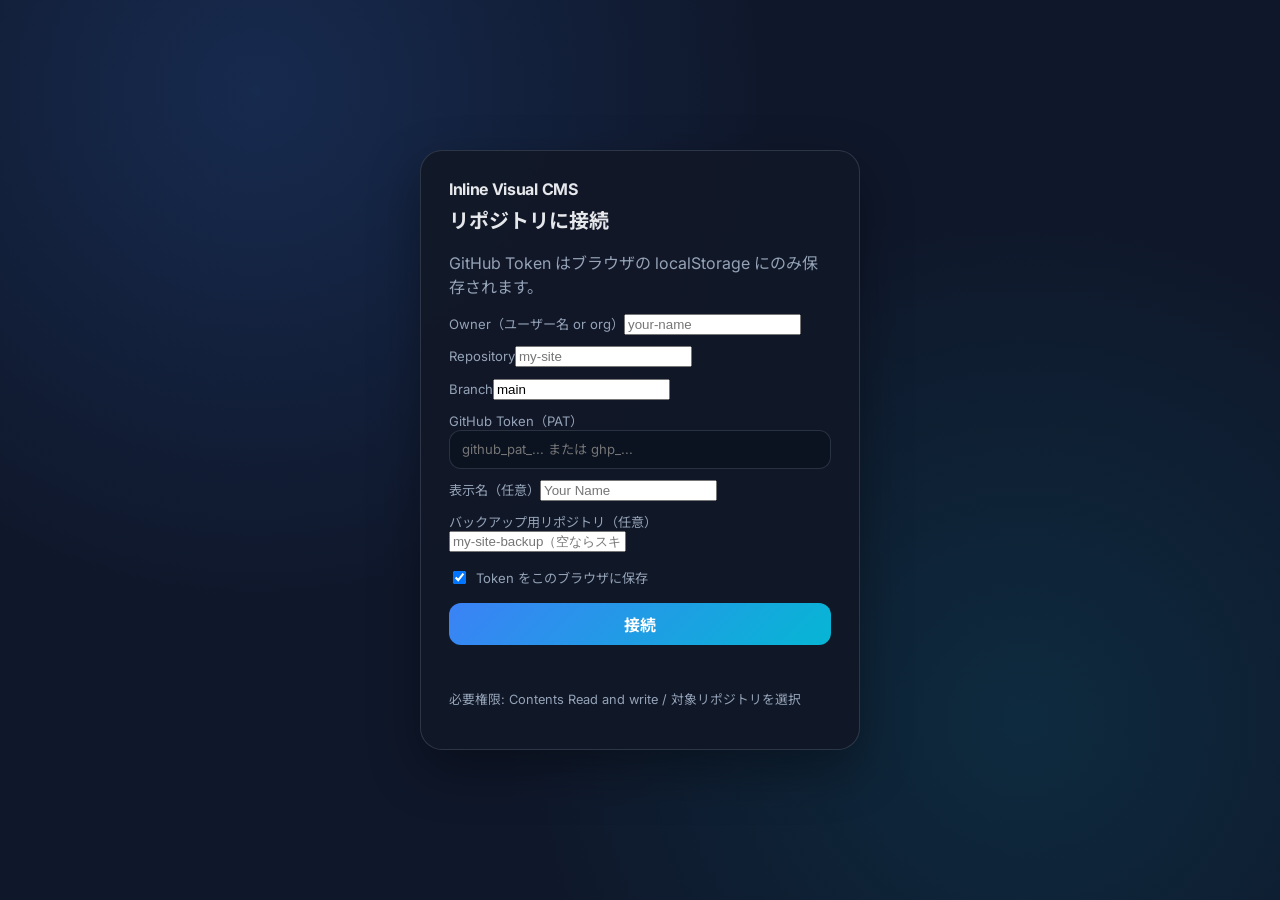
==== admin.html @ 69ff41f7 "feat: admin.html" ====
<!DOCTYPE html>
<html lang="ja">
<head>
<meta charset="UTF-8">
<meta name="viewport" content="width=device-width, initial-scale=1.0">
<title>Inline Visual CMS</title>
<link rel="stylesheet" href="assets/css/cms.css">
</head>
<body class="cms-app">
  <div id="view-login" class="view">
    <div class="login-panel">
      <div class="brand">Inline Visual CMS</div>
      <h1>リポジトリに接続</h1>
      <p class="muted">GitHub Token はブラウザの localStorage にのみ保存されます。</p>
      <label>Owner（ユーザー名 or org）<input id="cfg-owner" placeholder="your-name" autocomplete="username"></label>
      <label>Repository<input id="cfg-repo" placeholder="my-site"></label>
      <label>Branch<input id="cfg-branch" value="main"></label>
      <label>GitHub Token（PAT）
        <input id="cfg-token" type="password" placeholder="github_pat_... または ghp_..." autocomplete="off">
      </label>
      <label>表示名（任意）<input id="cfg-name" placeholder="Your Name"></label>
      <label>バックアップ用リポジトリ（任意）
        <input id="cfg-backup" placeholder="my-site-backup（空ならスキップ）">
      </label>
      <label class="check"><input type="checkbox" id="cfg-remember" checked> Token をこのブラウザに保存</label>
      <button type="button" id="btn-connect" class="btn primary block">接続</button>
      <p id="login-msg" class="msg"></p>
      <p class="muted small">必要権限: Contents Read and write / 対象リポジトリを選択</p>
    </div>
  </div>

  <div id="view-dash" class="view hidden">
    <header class="app-bar">
      <a class="brand" href="index.html">Inline Visual CMS</a>
      <div class="app-bar-right">
        <span id="dash-repo" class="pill"></span>
        <span id="dash-user" class="pill"></span>
        <button type="button" id="btn-disconnect" class="btn ghost">接続解除</button>
      </div>
    </header>
    <main class="dash-main">
      <div class="row-between">
        <h2>ページ一覧</h2>
        <button type="button" id="btn-refresh" class="btn ghost">再読み込み</button>
      </div>
      <p id="dash-status" class="muted">読み込み中…</p>
      <div id="page-grid" class="page-grid"></div>
    </main>
  </div>

  <div id="view-editor" class="view hidden">
    <header class="editor-bar">
      <div>
        <button type="button" id="btn-back" class="btn ghost">← 一覧</button>
        <strong id="ed-title">編集</strong>
        <span id="ed-path" class="mono muted"></span>
      </div>
      <div class="editor-actions">
        <button type="button" id="btn-undo" class="btn ghost">↶</button>
        <button type="button" id="btn-redo" class="btn ghost">↷</button>
        <button type="button" id="btn-mode-visual" class="btn ghost">ビジュアル</button>
        <button type="button" id="btn-mode-code" class="btn ghost">コード</button>
        <input id="commit-msg" placeholder="コミットメッセージ（必須）" style="min-width:12rem">
        <button type="button" id="btn-save" class="btn primary">保存</button>
      </div>
    </header>
    <div class="editor-body">
      <aside class="rail">
        <section class="rail-panel">
          <h3 class="rail-h">選択中</h3>
          <p id="sel-info" class="muted small">要素をクリックして選択</p>
          <div class="row2">
            <button type="button" id="btn-dup" class="btn ghost">複製</button>
            <button type="button" id="btn-del" class="btn danger">削除</button>
          </div>
        </section>
        <section class="rail-panel">
          <h3 class="rail-h">要素の見た目</h3>
          <label>背景色<input type="color" id="p-bg" value="#ffffff"></label>
          <label>文字サイズ <span id="p-size-v">16</span>px
            <input type="range" id="p-size" min="10" max="72" value="16">
          </label>
          <label>太さ
            <select id="p-weight">
              <option value="">変更なし</option>
              <option value="400">通常</option>
              <option value="600">やや太字</option>
              <option value="700">太字</option>
            </select>
          </label>
          <label>角丸 <span id="p-radius-v">0</span>px
            <input type="range" id="p-radius" min="0" max="48" value="0">
          </label>
          <label>余白(padding) <span id="p-pad-v">0</span>px
            <input type="range" id="p-pad" min="0" max="64" value="0">
          </label>
          <label>外側余白(margin) <span id="p-margin-v">0</span>px
            <input type="range" id="p-margin" min="0" max="64" value="0">
          </label>
          <label>枠線の太さ <span id="p-border-w-v">0</span>px
            <input type="range" id="p-border-w" min="0" max="12" value="0">
          </label>
          <label>枠線色<input type="color" id="p-border-c" value="#333333"></label>
          <button type="button" id="btn-apply-style" class="btn primary block">要素に適用</button>
        </section>
        <section class="rail-panel body-bg-box">
          <h3 class="rail-h">ページ全体の背景</h3>
          <p class="muted small">body 全体（子要素の背景とは別）</p>
          <label>種類
            <select id="body-bg-mode">
              <option value="keep-site">変更しない / クリア</option>
              <option value="solid">単色</option>
              <option value="linear">2色グラデ（直線）</option>
              <option value="radial">2色グラデ（円形）</option>
              <option value="image">画像URL</option>
              <option value="custom">カスタムCSS</option>
              <option value="warm">暖色プリセット</option>
              <option value="cool">寒色プリセット</option>
              <option value="night">ナイトプリセット</option>
              <option value="forest">森プリセット</option>
            </select>
          </label>
          <label>色1<input type="color" id="body-bg-color" value="#f8fafc"></label>
          <label>色2<input type="color" id="body-bg-color2" value="#e2e8f0"></label>
          <label>角度 <span id="body-bg-angle-v">135</span>°
            <input type="range" id="body-bg-angle" min="0" max="360" value="135">
          </label>
          <label>画像URL<input type="text" id="body-bg-image" placeholder="https://..."></label>
          <label>カスタムCSS<textarea id="body-bg-custom" rows="2" placeholder="linear-gradient(...)"></textarea></label>
          <button type="button" id="btn-body-bg" class="btn ghost block">ページ背景を適用</button>
        </section>
        <section class="rail-panel">
          <h3 class="rail-h">ブロック追加</h3>
          <div id="block-grid" class="block-grid"></div>
        </section>
        <section class="rail-panel">
          <h3 class="rail-h">ヒント</h3>
          <ul class="tips">
            <li><code>data-lock="true"</code> は編集不可</li>
            <li>Ctrl+Z / Ctrl+Y で戻す・進む</li>
            <li>保存前にコミットメッセージ必須</li>
          </ul>
        </section>
      </aside>
      <div class="stage-wrap">
        <iframe id="preview-frame" title="preview"></iframe>
        <textarea id="code-area" class="code-area hidden" spellcheck="false"></textarea>
      </div>
    </div>
    <div id="status" class="status-bar">準備完了</div>
  </div>

  <div id="rt-toolbar" class="rt-toolbar">
    <button type="button" data-cmd="bold"><b>B</b></button>
    <button type="button" data-cmd="italic"><i>I</i></button>
    <button type="button" data-cmd="underline"><u>U</u></button>
    <label class="rt-color">文字<input type="color" id="rt-color" value="#111111"></label>
    <label class="rt-color">マーカー<input type="color" id="rt-hilite" value="#fff59d"></label>
  </div>

  <script src="assets/js/cms.js"></script>
</body>
</html>
---- assets/css/cms.css ----
@import url('https://fonts.googleapis.com/css2?family=Inter:wght@400;600;700&family=Noto+Sans+JP:wght@400;500;700&display=swap');
:root{
  --bg:#0f172a; --card:#111827; --panel:#0b1220; --border:rgba(148,163,184,.22);
  --text:#e5e7eb; --muted:#94a3b8; --accent:#3b82f6; --accent2:#06b6d4; --danger:#ef4444;
  --radius:14px; --shadow:0 20px 50px rgba(0,0,0,.35);
  --font:Inter,"Noto Sans JP",system-ui,sans-serif;
}
*{box-sizing:border-box}html,body{margin:0;padding:0;height:100%}
body{font-family:var(--font);color:var(--text);background:radial-gradient(circle at 20% 10%,rgba(59,130,246,.18),transparent 40%),radial-gradient(circle at 80% 80%,rgba(6,182,212,.12),transparent 42%),var(--bg)}
.hidden{display:none!important}.view{min-height:100vh}
.btn{border:1px solid var(--border);background:rgba(255,255,255,.06);color:var(--text);border-radius:12px;padding:.55rem .9rem;font:inherit;cursor:pointer}
.btn:hover{background:rgba(255,255,255,.1)}.btn.primary{background:linear-gradient(135deg,var(--accent),var(--accent2));border:0;color:#fff;font-weight:700}
.btn.ghost{background:transparent}.btn.block{width:100%}.btn.danger{background:rgba(239,68,68,.15);color:#fecaca;border-color:rgba(239,68,68,.35)}
.muted{color:var(--muted)}.small{font-size:.8rem}.mono{font-family:ui-monospace,monospace;font-size:.8rem}
.msg{color:#fecaca;min-height:1.2em;margin-top:.6rem}
.pill{display:inline-block;padding:.25rem .65rem;border-radius:999px;border:1px solid var(--border);background:rgba(255,255,255,.05);font-size:.8rem}
.row2{display:grid;grid-template-columns:1fr 1fr;gap:.4rem}.row-between{display:flex;align-items:center;justify-content:space-between;gap:1rem}
.landing{display:flex;align-items:center;justify-content:center;padding:2rem}
.landing-card{width:min(560px,100%);background:rgba(17,24,39,.9);border:1px solid var(--border);border-radius:22px;padding:2rem;box-shadow:var(--shadow)}
.eyebrow{color:var(--accent2);font-size:.8rem;letter-spacing:.08em;text-transform:uppercase;margin:0}
.landing h1{margin:.35rem 0 .6rem;font-size:1.8rem}.lead{color:var(--muted);line-height:1.6}
.feat{padding-left:1.1rem;color:var(--muted)}.feat li{margin:.35rem 0}
#view-login{display:flex;align-items:center;justify-content:center;padding:2rem}
.login-panel{width:min(440px,100%);background:rgba(17,24,39,.94);border:1px solid var(--border);border-radius:22px;padding:1.75rem;box-shadow:var(--shadow)}
.brand{font-weight:700;letter-spacing:-.02em}.login-panel h1{font-size:1.25rem;margin:.4rem 0}
.login-panel label{display:block;margin:.7rem 0 .3rem;font-size:.82rem;color:var(--muted)}
.login-panel input[type="text"],.login-panel input[type="password"]{width:100%;padding:.65rem .75rem;border-radius:12px;border:1px solid var(--border);background:#0b1220;color:var(--text);font:inherit}
.login-panel .check{display:flex;align-items:center;gap:.45rem;margin:1rem 0}
.app-bar,.editor-bar{display:flex;align-items:center;justify-content:space-between;gap:1rem;padding:.7rem 1rem;border-bottom:1px solid var(--border);background:rgba(15,23,42,.92);position:sticky;top:0;z-index:20;backdrop-filter:blur(10px);flex-wrap:wrap}
.app-bar a.brand{color:var(--text);text-decoration:none}.app-bar-right{display:flex;gap:.45rem;align-items:center;flex-wrap:wrap}
.dash-main{max-width:1100px;margin:0 auto;padding:1.25rem}
.page-grid{display:grid;grid-template-columns:repeat(auto-fill,minmax(220px,1fr));gap:.8rem}
.page-card{text-align:left;background:rgba(17,24,39,.9);border:1px solid var(--border);border-radius:16px;padding:1rem;cursor:pointer;color:inherit}
.page-card:hover{border-color:var(--accent)}
.page-card .t{font-weight:700;display:block;margin-bottom:.3rem}
#view-editor{display:flex;flex-direction:column;height:100vh;overflow:hidden}
.editor-actions{display:flex;gap:.4rem;align-items:center;flex-wrap:wrap}
.editor-actions input{padding:.45rem .6rem;border-radius:10px;border:1px solid var(--border);background:#0b1220;color:var(--text);font:inherit}
.editor-body{display:flex;flex:1;min-height:0}
.rail{width:min(340px,40vw);overflow:auto;border-right:1px solid var(--border);background:rgba(11,18,32,.96);padding:.85rem;flex-shrink:0}
.rail-panel{margin-bottom:1rem;padding-bottom:.8rem;border-bottom:1px solid var(--border)}
.rail-h{margin:0 0 .5rem;font-size:.92rem;color:#93c5fd}
.rail label{display:block;margin:.4rem 0;font-size:.78rem;color:var(--muted)}
.rail input,.rail select,.rail textarea{width:100%;margin-top:.2rem;padding:.4rem .5rem;border-radius:10px;border:1px solid var(--border);background:#0b1220;color:var(--text);font:inherit}
.rail input[type="color"]{height:2.1rem;padding:.15rem}
.stage-wrap{flex:1;overflow:auto;background:#020617;position:relative}
#preview-frame{width:100%;min-height:100%;border:0;background:#fff;display:block}
.code-area{width:100%;height:100%;min-height:60vh;border:0;background:#020617;color:#e2e8f0;font:13px/1.5 ui-monospace,monospace;padding:1rem;resize:none}
.status-bar{padding:.35rem 1rem;border-top:1px solid var(--border);font-size:.8rem;color:var(--muted)}
.block-grid{display:grid;grid-template-columns:1fr 1fr;gap:.35rem}
.block-btn{font-size:.75rem;padding:.4rem}
.tips{margin:0;padding-left:1rem;color:var(--muted);font-size:.78rem}
.body-bg-box{background:rgba(59,130,246,.06);border:1px solid rgba(59,130,246,.15);border-radius:12px;padding:.65rem}
.rt-toolbar{position:fixed;z-index:99999;display:none;gap:.25rem;align-items:center;background:rgba(15,23,42,.96);border:1px solid var(--border);border-radius:12px;padding:.35rem;box-shadow:var(--shadow)}
.rt-toolbar.open{display:flex}
.rt-toolbar button{font-size:.8rem;padding:.3rem .45rem}
.rt-color{display:flex;align-items:center;gap:.2rem;font-size:.7rem;color:var(--muted)}
.rt-color input{width:1.6rem;height:1.4rem;padding:0;border:0;background:transparent}
@media(max-width:860px){.editor-body{flex-direction:column}.rail{width:100%;max-height:42vh;border-right:0;border-bottom:1px solid var(--border)}}
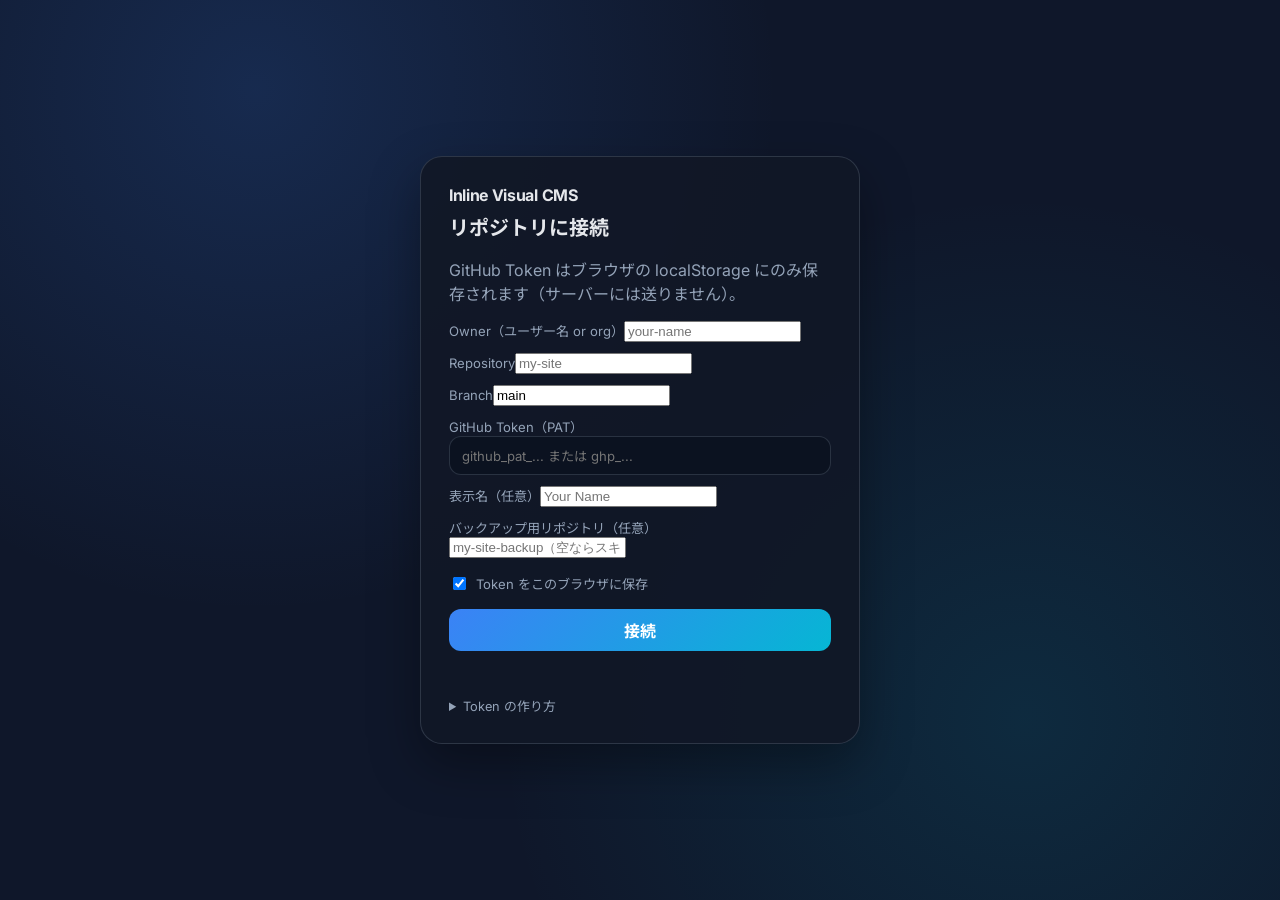
==== commit 489aed0d: "docs: clarify PAT connection steps on login panel" ====
--- a/admin.html
+++ b/admin.html
@@ -11,7 +11,7 @@
     <div class="login-panel">
       <div class="brand">Inline Visual CMS</div>
       <h1>リポジトリに接続</h1>
-      <p class="muted">GitHub Token はブラウザの localStorage にのみ保存されます。</p>
+      <p class="muted">GitHub Token はブラウザの localStorage にのみ保存されます（サーバーには送りません）。</p>
       <label>Owner（ユーザー名 or org）<input id="cfg-owner" placeholder="your-name" autocomplete="username"></label>
       <label>Repository<input id="cfg-repo" placeholder="my-site"></label>
       <label>Branch<input id="cfg-branch" value="main"></label>
@@ -25,7 +25,17 @@
       <label class="check"><input type="checkbox" id="cfg-remember" checked> Token をこのブラウザに保存</label>
       <button type="button" id="btn-connect" class="btn primary block">接続</button>
       <p id="login-msg" class="msg"></p>
-      <p class="muted small">必要権限: Contents Read and write / 対象リポジトリを選択</p>
+      <details class="muted small" style="margin-top:1rem">
+        <summary>Token の作り方</summary>
+        <ol style="padding-left:1.2rem;line-height:1.5">
+          <li>GitHub → Settings → Developer settings</li>
+          <li><strong>Fine-grained personal access tokens</strong> → Generate</li>
+          <li>Repository access で編集したいリポジトリを選択</li>
+          <li>Permissions → Contents: <strong>Read and write</strong></li>
+          <li>発行された <code>github_pat_...</code> を上に貼る</li>
+        </ol>
+        <p>※ 純粋な静的ページのため「GitHubでログイン」ボタン（OAuth）は、Client Secret をブラウザに置けない制約で未対応です。PAT 方式が安全な代替です。</p>
+      </details>
     </div>
   </div>
 
